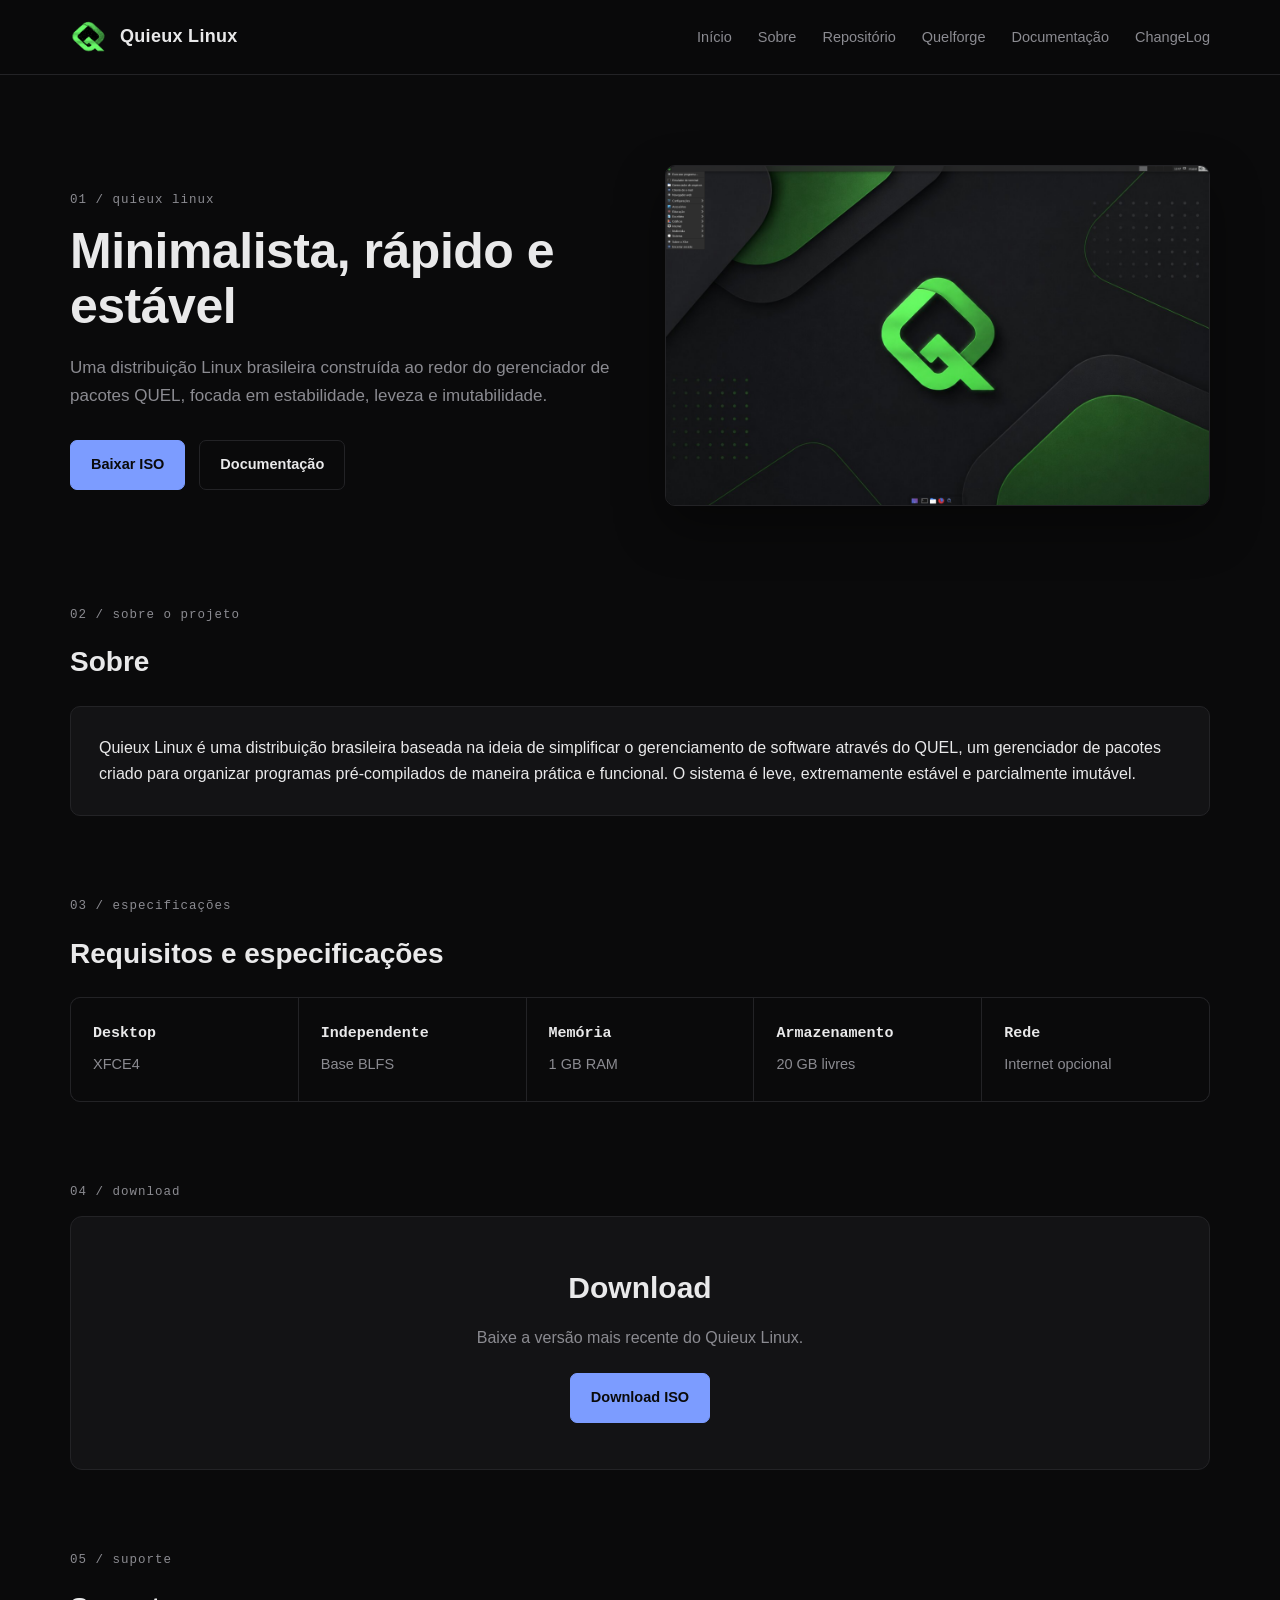
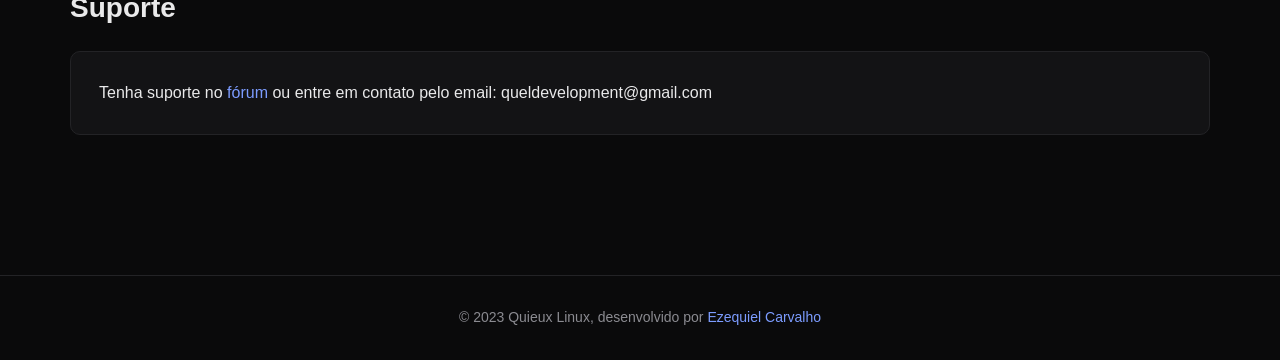
==== index.html @ e242f229 "Add files via upload" ====
<!DOCTYPE html>
<html lang="pt-BR">
<head>
  <meta charset="UTF-8">
  <meta name="viewport" content="width=device-width, initial-scale=1.0">
  <title>Quieux Linux</title>
  <link rel="stylesheet" href="assets/style.css">
</head>
<body>

<header>
  <div class="navbar">
    <div class="brand">
      <img src="logo.png" alt="Logo">
      <h1>Quieux Linux</h1>
    </div>
    <nav>
      <ul>
        <li><a href="index.html">Início</a></li>
        <li><a href="sobre.html">Sobre</a></li>
        <li><a href="repo.html">Repositório</a></li>
        <li><a href="quelforge.html">Quelforge</a></li>
        <li><a href="doc/index.html">Documentação</a></li>
        <li><a href="changelog.html">ChangeLog</a></li>
      </ul>
    </nav>
  </div>
</header>

<section class="hero">
  <div class="hero-text">
    <span class="eyebrow">01 / quieux linux</span>
    <h2>Minimalista, rápido e estável</h2>
    <p>Uma distribuição Linux brasileira construída ao redor do gerenciador de pacotes QUEL, focada em estabilidade, leveza e imutabilidade.</p>
    <div class="buttons">
      <a class="btn btn-primary" href="https://archive.org/download/quieux-linux/quieux-linux.iso">Baixar ISO</a>
      <a class="btn" href="doc/index.html">Documentação</a>
    </div>
  </div>
  <div class="hero-image">
    <img src="screenshot.png" alt="Screenshot do Quieux Linux">
  </div>
</section>

<main class="container">

  <section>
    <span class="eyebrow">02 / sobre o projeto</span>
    <h2 class="section-title">Sobre</h2>
    <div class="about">
      <p>Quieux Linux é uma distribuição brasileira baseada na ideia de simplificar o gerenciamento de software através do QUEL, um gerenciador de pacotes criado para organizar programas pré-compilados de maneira prática e funcional. O sistema é leve, extremamente estável e parcialmente imutável.</p>
    </div>
  </section>

  <section>
    <span class="eyebrow">03 / especificações</span>
    <h2 class="section-title">Requisitos e especificações</h2>
    <div class="specs-grid">
      <div class="spec-card"><h3>Desktop</h3><p>XFCE4</p></div>
      <div class="spec-card"><h3>Independente</h3><p>Base BLFS</p></div>
      <div class="spec-card"><h3>Memória</h3><p>1 GB RAM</p></div>
      <div class="spec-card"><h3>Armazenamento</h3><p>20 GB livres</p></div>
      <div class="spec-card"><h3>Rede</h3><p>Internet opcional</p></div>
    </div>
  </section>

  <section>
    <span class="eyebrow">04 / download</span>
    <div class="download-box">
      <h2>Download</h2>
      <p>Baixe a versão mais recente do Quieux Linux.</p>
      <a class="btn btn-primary" href="https://archive.org/download/quieux-linux/quieux-linux.iso">Download ISO</a>
    </div>
  </section>

  <section>
    <span class="eyebrow">05 / suporte</span>
    <h2 class="section-title">Suporte</h2>
    <div class="about">
      <p>Tenha suporte no <a href="https://quieux.forumeiros.com/">fórum</a> ou entre em contato pelo email: queldevelopment@gmail.com</p>
    </div>
  </section>

</main>

<footer>
  © 2023 Quieux Linux, desenvolvido por
  <a href="https://br.linkedin.com/in/ezequielcarvalho">Ezequiel Carvalho</a>
</footer>

<script src="assets/script.js"></script>
</body>
</html>
---- assets/style.css ----
* { margin: 0; padding: 0; box-sizing: border-box; }

:root {
  --bg: #0a0a0b;
  --bg-soft: #131315;
  --border: #232326;
  --text: #e9e9ea;
  --muted: #8b8b91;
  --accent: #7c9cff;
  --accent-soft: rgba(124,156,255,0.1);
  --accent-border: rgba(124,156,255,0.28);
  --purple: #b57cff;
  --mono: 'JetBrains Mono', 'Courier New', monospace;
}

body {
  background: var(--bg);
  color: var(--text);
  font-family: -apple-system, "Segoe UI", Inter, sans-serif;
  line-height: 1.65;
  font-size: 16px;
}

a { color: var(--accent); text-decoration: none; }
a:hover { opacity: 0.8; }
code { font-family: var(--mono); }

.eyebrow {
  display: block;
  font-family: var(--mono);
  font-size: 12.5px;
  color: var(--muted);
  letter-spacing: 1px;
  margin-bottom: 14px;
}

/* ===== HEADER / NAV ===== */
header {
  border-bottom: 1px solid var(--border);
  background: rgba(10,10,11,0.85);
  backdrop-filter: blur(8px);
  position: sticky;
  top: 0;
  z-index: 100;
}
.navbar {
  max-width: 1180px;
  margin: auto;
  padding: 18px 20px;
  display: flex;
  align-items: center;
  justify-content: space-between;
}
.brand { display: flex; align-items: center; gap: 12px; }
.brand img { width: 38px; height: 38px; }
.brand h1 { font-size: 18px; color: var(--text); font-weight: 700; letter-spacing: 0.3px; }
nav ul { list-style: none; display: flex; gap: 26px; align-items: center; }
nav a { color: var(--muted); font-size: 14.5px; font-weight: 500; }
nav a:hover { color: var(--text); opacity: 1; }
.language-menu { position: relative; }
.sub-menu {
  display: none;
  position: absolute;
  top: 28px;
  right: 0;
  background: var(--bg-soft);
  border: 1px solid var(--border);
  border-radius: 8px;
  min-width: 140px;
  padding: 6px 0;
}
.sub-menu a { display: block; padding: 9px 14px; font-size: 14px; }
.sub-menu a:hover { background: var(--border); opacity: 1; }
.sub-menu.visible { display: block; }

/* ===== SHARED LAYOUT ===== */
.container { max-width: 1180px; margin: auto; padding: 20px; }
.badge {
  display: inline-block;
  background: var(--accent-soft);
  color: var(--accent);
  border: 1px solid var(--accent-border);
  border-radius: 5px;
  font-size: 12px;
  padding: 4px 10px;
  margin-bottom: 18px;
  letter-spacing: 0.5px;
  text-transform: uppercase;
  font-weight: 600;
}
.page-hero { max-width: 640px; margin: 0 auto 50px; text-align: left; }
.page-hero h1 { font-size: 40px; color: var(--text); margin-bottom: 12px; line-height: 1.15; font-weight: 800; }
.page-hero p { color: var(--muted); font-size: 16.5px; }

.btn {
  padding: 12px 20px;
  border-radius: 7px;
  font-weight: 600;
  font-size: 14.5px;
  border: 1.5px solid var(--border);
  background: transparent;
  color: var(--text);
  display: inline-block;
}
.btn:hover { border-color: var(--accent); opacity: 1; }
.btn-primary { background: var(--accent); color: #0a0a0b; border-color: var(--accent); }
.btn-primary:hover { opacity: 0.88; }

/* ===== FOOTER ===== */
footer {
  border-top: 1px solid var(--border);
  padding: 30px 20px;
  text-align: center;
  color: var(--muted);
  font-size: 14px;
  margin-top: 40px;
}

/* ===== HOME: HERO ===== */
.hero {
  max-width: 1180px;
  margin: auto;
  padding: 90px 20px 70px;
  display: grid;
  grid-template-columns: 1fr 1fr;
  gap: 50px;
  align-items: center;
}
.hero-text h2 { font-size: 50px; line-height: 1.1; margin-bottom: 20px; color: var(--text); font-weight: 800; letter-spacing: -0.5px; }
.hero-text p { color: var(--muted); margin-bottom: 30px; font-size: 17px; }
.buttons { display: flex; gap: 14px; flex-wrap: wrap; }
.hero-image img {
  width: 100%;
  border-radius: 10px;
  border: 1px solid var(--border);
  box-shadow: 0 20px 50px rgba(0,0,0,0.4);
}

section { margin-bottom: 80px; }
.section-title { font-size: 28px; margin-bottom: 20px; color: var(--text); font-weight: 800; }

.about {
  background: var(--bg-soft);
  border: 1px solid var(--border);
  padding: 28px;
  border-radius: 10px;
}
.about p { color: var(--text); }

.specs-grid {
  display: grid;
  grid-template-columns: repeat(auto-fit, minmax(210px, 1fr));
  gap: 1px;
  background: var(--border);
  border: 1px solid var(--border);
  border-radius: 10px;
  overflow: hidden;
}
.spec-card { background: var(--bg); padding: 24px 22px; }
.spec-card h3 { color: var(--text); margin-bottom: 6px; font-size: 15px; font-family: var(--mono); }
.spec-card p { color: var(--muted); font-size: 14.5px; }

.download-box {
  background: var(--bg-soft);
  border: 1px solid var(--border);
  padding: 46px;
  border-radius: 12px;
  text-align: center;
}
.download-box h2 { font-size: 30px; margin-bottom: 12px; color: var(--text); font-weight: 800; }
.download-box p { color: var(--muted); margin-bottom: 22px; }

@media (max-width: 900px) {
  .hero { grid-template-columns: 1fr; }
  .hero-text h2 { font-size: 36px; }
}
@media (max-width: 600px) {
  .navbar { flex-direction: column; gap: 16px; }
  nav ul { gap: 14px; flex-wrap: wrap; justify-content: center; }
  .page-hero h1 { font-size: 30px; }
}

/* ===== TIMELINE (changelog + sobre) ===== */
.tl-container { max-width: 720px; margin: auto; padding: 50px 20px 100px; }
.timeline { display: flex; flex-direction: column; padding-left: 26px; border-left: 1px solid var(--border); }
.tl-entry { position: relative; padding-bottom: 44px; }
.tl-entry:last-child { padding-bottom: 0; }
.tl-entry::before {
  content: ''; position: absolute; left: -35px; top: 5px;
  width: 12px; height: 12px; border-radius: 50%; border: 2px solid var(--bg);
}
.tl-entry.latest::before { background: var(--accent); box-shadow: 0 0 0 4px var(--accent-soft); width: 14px; height: 14px; left: -36px; top: 4px; }
.tl-entry.major::before  { background: var(--purple); box-shadow: 0 0 0 3px rgba(181,124,255,0.15); }
.tl-entry.minor::before  { background: #43434a; }
.tl-entry.origin::before { background: #4d8a72; box-shadow: 0 0 0 3px rgba(77,138,114,0.15); }
.tl-date { font-family: var(--mono); font-size: 12px; color: var(--muted); margin-bottom: 8px; }
.tl-tag { display: inline-block; font-size: 11px; padding: 2px 9px; border-radius: 20px; margin-bottom: 10px; font-weight: 700; text-transform: uppercase; }
.tl-tag.latest { background: var(--accent-soft); color: var(--accent); border: 1px solid var(--accent-border); }
.tl-tag.major  { background: rgba(181,124,255,0.1); color: var(--purple); border: 1px solid rgba(181,124,255,0.25); }
.tl-tag.minor  { background: var(--bg-soft); color: var(--muted); border: 1px solid var(--border); }
.tl-tag.origin { background: rgba(77,138,114,0.1); color: #6fbb99; border: 1px solid rgba(77,138,114,0.25); }
.tl-entry h2 { font-size: 19px; color: var(--text); margin-bottom: 14px; font-weight: 700; }
.change-list { list-style: none; display: flex; flex-direction: column; gap: 9px; }
.change-list li { font-size: 15px; color: var(--text); padding-left: 20px; position: relative; }
.change-list li::before { content: '—'; position: absolute; left: 0; color: var(--muted); }
.rolling-badge {
  display: inline-flex; align-items: center; gap: 7px;
  background: var(--accent-soft); border: 1px solid var(--accent-border); color: var(--accent);
  font-size: 13px; padding: 8px 14px; border-radius: 8px; margin-top: 14px;
}

/* ===== SOBRE: STORY ===== */
.story-block { display: grid; grid-template-columns: 38px 1fr; position: relative; }
.story-line { display: flex; flex-direction: column; align-items: center; }
.story-dot { width: 12px; height: 12px; border-radius: 50%; background: var(--accent); border: 2px solid var(--bg); box-shadow: 0 0 0 3px var(--accent-soft); margin-top: 4px; flex-shrink: 0; }
.story-connector { width: 1px; flex: 1; background: var(--border); margin: 6px 0; min-height: 40px; }
.story-body { padding-bottom: 48px; }
.story-year { font-family: var(--mono); font-size: 11px; text-transform: uppercase; letter-spacing: 1.5px; color: var(--accent); margin-bottom: 8px; font-weight: 700; }
.story-body h2 { font-size: 22px; color: var(--text); margin-bottom: 12px; font-weight: 800; }
.story-body p { color: var(--text); font-size: 15.5px; margin-bottom: 14px; }
.story-body p:last-child { margin-bottom: 0; }
.highlight-card { background: var(--bg-soft); border: 1px solid var(--border); border-radius: 10px; padding: 20px 22px; margin-top: 16px; }
.highlight-card h3 { font-size: 14.5px; color: var(--text); margin-bottom: 8px; }
.highlight-card p { color: var(--muted); font-size: 14px; margin-bottom: 0; }
.pills { display: flex; flex-wrap: wrap; gap: 9px; margin-top: 14px; }
.pill { background: var(--bg-soft); border: 1px solid var(--border); border-radius: 6px; padding: 6px 12px; font-size: 13px; color: var(--text); font-family: var(--mono); }
.pill span { color: var(--accent); }
.callout { border-radius: 8px; padding: 13px 16px; margin-top: 14px; font-size: 14px; display: flex; gap: 10px; }
.callout.warn, .callout { background: rgba(230,180,60,0.06); border: 1px solid rgba(230,180,60,0.2); color: #e0bd6a; }
.callout.tip { background: var(--accent-soft); border: 1px solid var(--accent-border); color: var(--accent); }
.callout.info { background: rgba(124,156,255,0.06); border: 1px solid rgba(124,156,255,0.2); color: #9db4ff; }
.cta-row { display: flex; gap: 12px; flex-wrap: wrap; margin-top: 18px; }
.divider { height: 1px; background: var(--border); margin: 50px 0; }
.author-card { background: var(--bg-soft); border: 1px solid var(--border); border-radius: 12px; padding: 28px; display: flex; gap: 22px; align-items: flex-start; }
.author-avatar { width: 56px; height: 56px; border-radius: 50%; background: var(--accent-soft); border: 1px solid var(--accent-border); display: flex; align-items: center; justify-content: center; font-size: 22px; flex-shrink: 0; }
.author-info h3 { font-size: 17px; color: var(--text); margin-bottom: 4px; }
.author-info .role { font-size: 13px; color: var(--accent); margin-bottom: 8px; font-weight: 600; font-family: var(--mono); }
.author-info p { color: var(--muted); font-size: 14px; }

@media (max-width: 600px) {
  .author-card { flex-direction: column; }
  .story-block { grid-template-columns: 26px 1fr; }
}

/* ===== REPO ===== */
.toolbar { display: flex; align-items: center; justify-content: space-between; gap: 16px; margin-bottom: 26px; flex-wrap: wrap; }
.search-wrap { position: relative; flex: 1; max-width: 320px; }
.search-wrap svg { position: absolute; left: 12px; top: 50%; transform: translateY(-50%); color: var(--muted); }
.search-input { width: 100%; background: var(--bg-soft); border: 1.5px solid var(--border); border-radius: 8px; padding: 10px 14px 10px 36px; color: var(--text); font-size: 14px; font-family: inherit; outline: none; }
.search-input:focus { border-color: var(--accent); }
.search-input::placeholder { color: var(--muted); }
.pkg-count { font-family: var(--mono); font-size: 13px; color: var(--muted); }
.pkg-count strong { color: var(--accent); }

.pkg-grid { display: grid; grid-template-columns: repeat(auto-fill, minmax(300px, 1fr)); gap: 14px; }
.pkg-card { background: var(--bg-soft); border: 1px solid var(--border); border-radius: 10px; padding: 20px 22px; display: flex; flex-direction: column; gap: 12px; transition: border-color 0.2s; }
.pkg-card:hover { border-color: var(--accent); }
.pkg-top { display: flex; align-items: flex-start; justify-content: space-between; gap: 10px; }
.pkg-icon { width: 38px; height: 38px; border-radius: 8px; background: var(--accent-soft); border: 1px solid var(--accent-border); display: flex; align-items: center; justify-content: center; font-size: 18px; flex-shrink: 0; }
.pkg-meta { flex: 1; min-width: 0; }
.pkg-name { font-size: 15.5px; font-weight: 700; color: var(--text); }
.pkg-desc { font-size: 13px; color: var(--muted); white-space: nowrap; overflow: hidden; text-overflow: ellipsis; }
.pkg-version { font-family: var(--mono); font-size: 11px; background: var(--bg); border: 1px solid var(--border); color: var(--muted); padding: 3px 8px; border-radius: 5px; flex-shrink: 0; }
.pkg-cmd { display: flex; align-items: center; justify-content: space-between; background: var(--bg); border: 1px solid var(--border); border-radius: 8px; padding: 8px 10px 8px 14px; }
.pkg-cmd code { color: var(--accent); font-size: 13px; }
.copy-btn { background: none; border: none; color: var(--muted); cursor: pointer; padding: 5px; border-radius: 5px; display: flex; }
.copy-btn:hover { background: var(--border); }
.copy-btn.copied { color: var(--accent); }
.pkg-footer { display: flex; align-items: center; justify-content: space-between; gap: 10px; flex-wrap: wrap; }
.pkg-tags { display: flex; gap: 6px; flex-wrap: wrap; }
.tag { font-size: 11px; background: var(--bg); border: 1px solid var(--border); color: var(--muted); padding: 3px 8px; border-radius: 5px; font-family: var(--mono); }
.dep-badge { font-size: 11px; display: inline-flex; align-items: center; gap: 4px; color: var(--purple); background: rgba(181,124,255,0.08); border: 1px solid rgba(181,124,255,0.22); padding: 3px 8px; border-radius: 5px; }
.dl-btn { font-size: 12px; font-weight: 600; display: inline-flex; align-items: center; gap: 5px; color: var(--accent); border: 1px solid var(--accent-border); background: var(--accent-soft); padding: 6px 10px; border-radius: 6px; }
.dl-btn:hover { background: var(--accent); color: #0a0a0b; opacity: 1; }
.empty { display: none; text-align: center; padding: 60px 20px; color: var(--muted); }
.empty svg { opacity: 0.4; margin-bottom: 14px; }
.info-box { display: flex; gap: 16px; background: var(--bg-soft); border: 1px solid var(--border); border-radius: 10px; padding: 22px 26px; margin-top: 30px; align-items: flex-start; }
.info-box-icon { font-size: 22px; }
.info-box h3 { font-size: 15px; color: var(--text); margin-bottom: 6px; }
.info-box p { color: var(--muted); font-size: 14px; }

/* ===== DOC PAGE ===== */
.page-wrapper { max-width: 1180px; margin: auto; padding: 45px 20px 80px; display: grid; grid-template-columns: 250px 1fr; gap: 40px; align-items: start; }
.sidebar { position: sticky; top: 84px; }
.sidebar-title { font-family: var(--mono); font-size: 11px; text-transform: uppercase; letter-spacing: 1.5px; color: var(--muted); margin-bottom: 12px; padding-left: 12px; font-weight: 700; }
.sidebar nav ul { flex-direction: column; gap: 2px; }
.sidebar nav a { display: block; padding: 7px 12px; border-radius: 6px; color: var(--muted); font-size: 14px; font-weight: 500; border-left: 2px solid transparent; }
.sidebar nav a:hover, .sidebar nav a.active { color: var(--accent); background: var(--accent-soft); border-left-color: var(--accent); opacity: 1; }
.sidebar-section { margin-bottom: 26px; }
.doc-content { min-width: 0; }
.doc-header { margin-bottom: 46px; padding-bottom: 26px; border-bottom: 1px solid var(--border); }
.doc-header h1 { font-size: 38px; color: var(--text); margin-bottom: 12px; font-weight: 800; }
.doc-header p { color: var(--muted); font-size: 16.5px; max-width: 600px; }
.doc-section { margin-bottom: 58px; scroll-margin-top: 100px; }
.doc-section h2 { font-size: 23px; color: var(--text); margin-bottom: 6px; display: flex; align-items: center; gap: 10px; font-weight: 700; }
.doc-section h2 .icon { width: 30px; height: 30px; background: var(--accent-soft); border: 1px solid var(--accent-border); border-radius: 7px; display: flex; align-items: center; justify-content: center; font-size: 14px; flex-shrink: 0; }
.section-divider { height: 1px; background: var(--border); margin: 12px 0 24px; }
.doc-section p { color: var(--text); margin-bottom: 14px; font-size: 15.5px; }
.step { background: var(--bg-soft); border: 1px solid var(--border); border-radius: 10px; padding: 20px 24px; margin-bottom: 16px; }
.step-header { display: flex; align-items: center; gap: 12px; margin-bottom: 10px; }
.step-num { width: 26px; height: 26px; border-radius: 50%; background: var(--accent-soft); border: 1px solid var(--accent-border); color: var(--accent); font-family: var(--mono); font-size: 12.5px; font-weight: 700; display: flex; align-items: center; justify-content: center; flex-shrink: 0; }
.step-title { font-size: 15px; font-weight: 700; color: var(--text); }
.step p { color: var(--text); font-size: 14.5px; margin-bottom: 8px; }
.step p:last-child { margin-bottom: 0; }
.code-block { background: #050506; border: 1px solid var(--border); border-radius: 8px; padding: 13px 16px; margin: 12px 0; font-family: var(--mono); font-size: 13.5px; color: var(--accent); overflow-x: auto; }
.code-block .comment { color: var(--muted); }
.tabs { display: flex; border-bottom: 1px solid var(--border); }
.tab-btn { padding: 9px 18px; background: none; border: none; color: var(--muted); font-size: 14px; cursor: pointer; border-bottom: 2px solid transparent; margin-bottom: -1px; font-family: inherit; }
.tab-btn.active { color: var(--accent); border-bottom-color: var(--accent); }
.tab-content { display: none; padding-top: 18px; }
.tab-content.active { display: block; }
.tab-wrapper { background: var(--bg-soft); border: 1px solid var(--border); border-radius: 10px; padding: 18px 22px; margin-bottom: 18px; }
.screenshot-wrap { margin: 16px 0; border-radius: 10px; overflow: hidden; border: 1px solid var(--border); background: var(--bg-soft); }
.screenshot-wrap .ss-label { padding: 8px 14px; background: var(--bg-soft); border-bottom: 1px solid var(--border); font-family: var(--mono); font-size: 12px; color: var(--muted); display: flex; gap: 8px; }
.screenshot-wrap .ss-label span { color: #55555c; }
.screenshot-wrap img { width: 100%; display: block; }
.screenshot-wrap .ss-placeholder { width: 100%; aspect-ratio: 16/9; display: flex; align-items: center; justify-content: center; color: #55555c; font-size: 13px; flex-direction: column; gap: 8px; }
.cmd-table { width: 100%; border-collapse: collapse; margin: 8px 0; }
.cmd-table th { text-align: left; padding: 10px 14px; font-family: var(--mono); font-size: 12px; text-transform: uppercase; letter-spacing: 1px; color: var(--muted); border-bottom: 1px solid var(--border); }
.cmd-table td { padding: 12px 14px; font-size: 14px; border-bottom: 1px solid var(--border); vertical-align: top; }
.cmd-table tr:last-child td { border-bottom: none; }
.cmd-table .cmd { font-family: var(--mono); color: var(--accent); font-size: 13.5px; }
.cmd-table .desc { color: var(--text); }
.support-box { background: var(--bg-soft); border: 1px solid var(--border); border-radius: 10px; padding: 32px; text-align: center; }
.support-box h3 { font-size: 19px; color: var(--text); margin-bottom: 10px; }
.support-box p { color: var(--muted); margin-bottom: 18px; }
.support-links { display: flex; gap: 12px; justify-content: center; flex-wrap: wrap; }

@media (max-width: 900px) {
  .page-wrapper { grid-template-columns: 1fr; }
  .sidebar { position: static; display: none; }
  .doc-header h1 { font-size: 28px; }
}
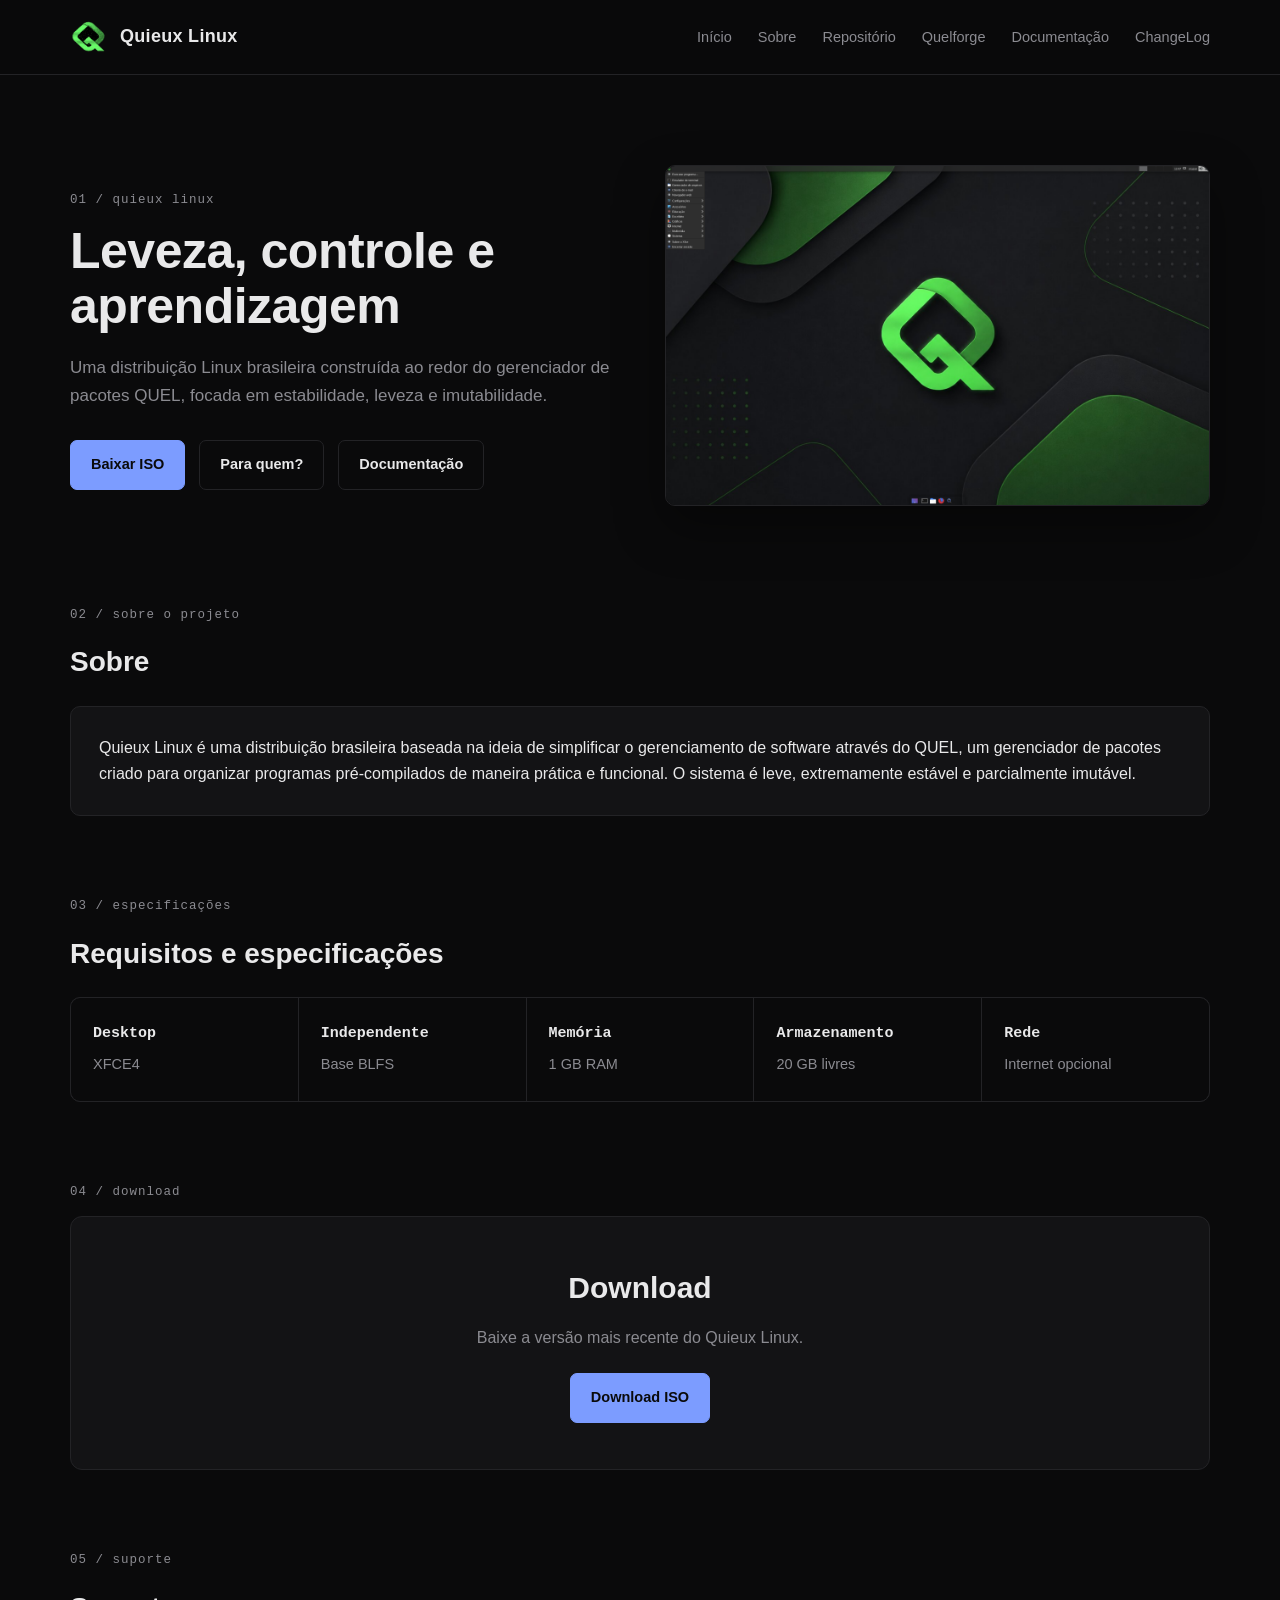
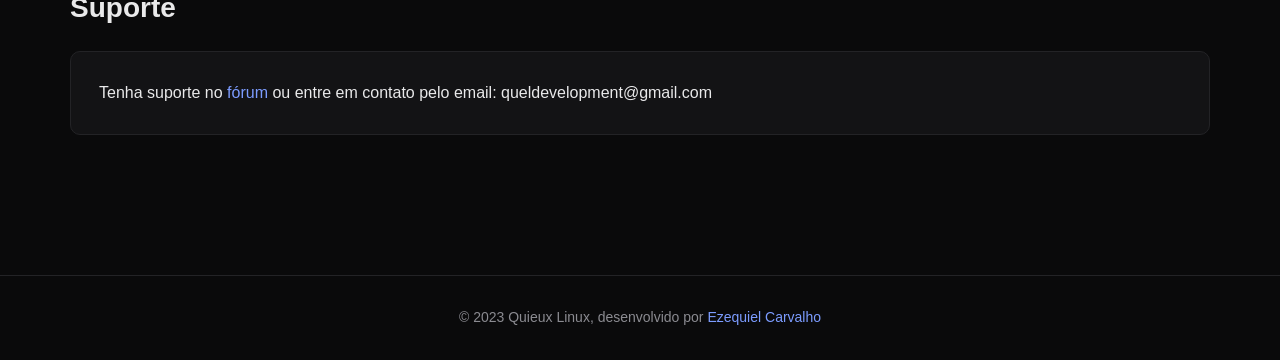
==== commit 70fe59b3: "Update index.html" ====
--- a/index.html
+++ b/index.html
@@ -30,10 +30,11 @@
 <section class="hero">
   <div class="hero-text">
     <span class="eyebrow">01 / quieux linux</span>
-    <h2>Minimalista, rápido e estável</h2>
+    <h2>Leveza, controle e aprendizagem</h2>
     <p>Uma distribuição Linux brasileira construída ao redor do gerenciador de pacotes QUEL, focada em estabilidade, leveza e imutabilidade.</p>
     <div class="buttons">
       <a class="btn btn-primary" href="https://archive.org/download/quieux-linux/quieux-linux.iso">Baixar ISO</a>
+      <a class="btn" href="manifesto.html">Para quem?</a>
       <a class="btn" href="doc/index.html">Documentação</a>
     </div>
   </div>
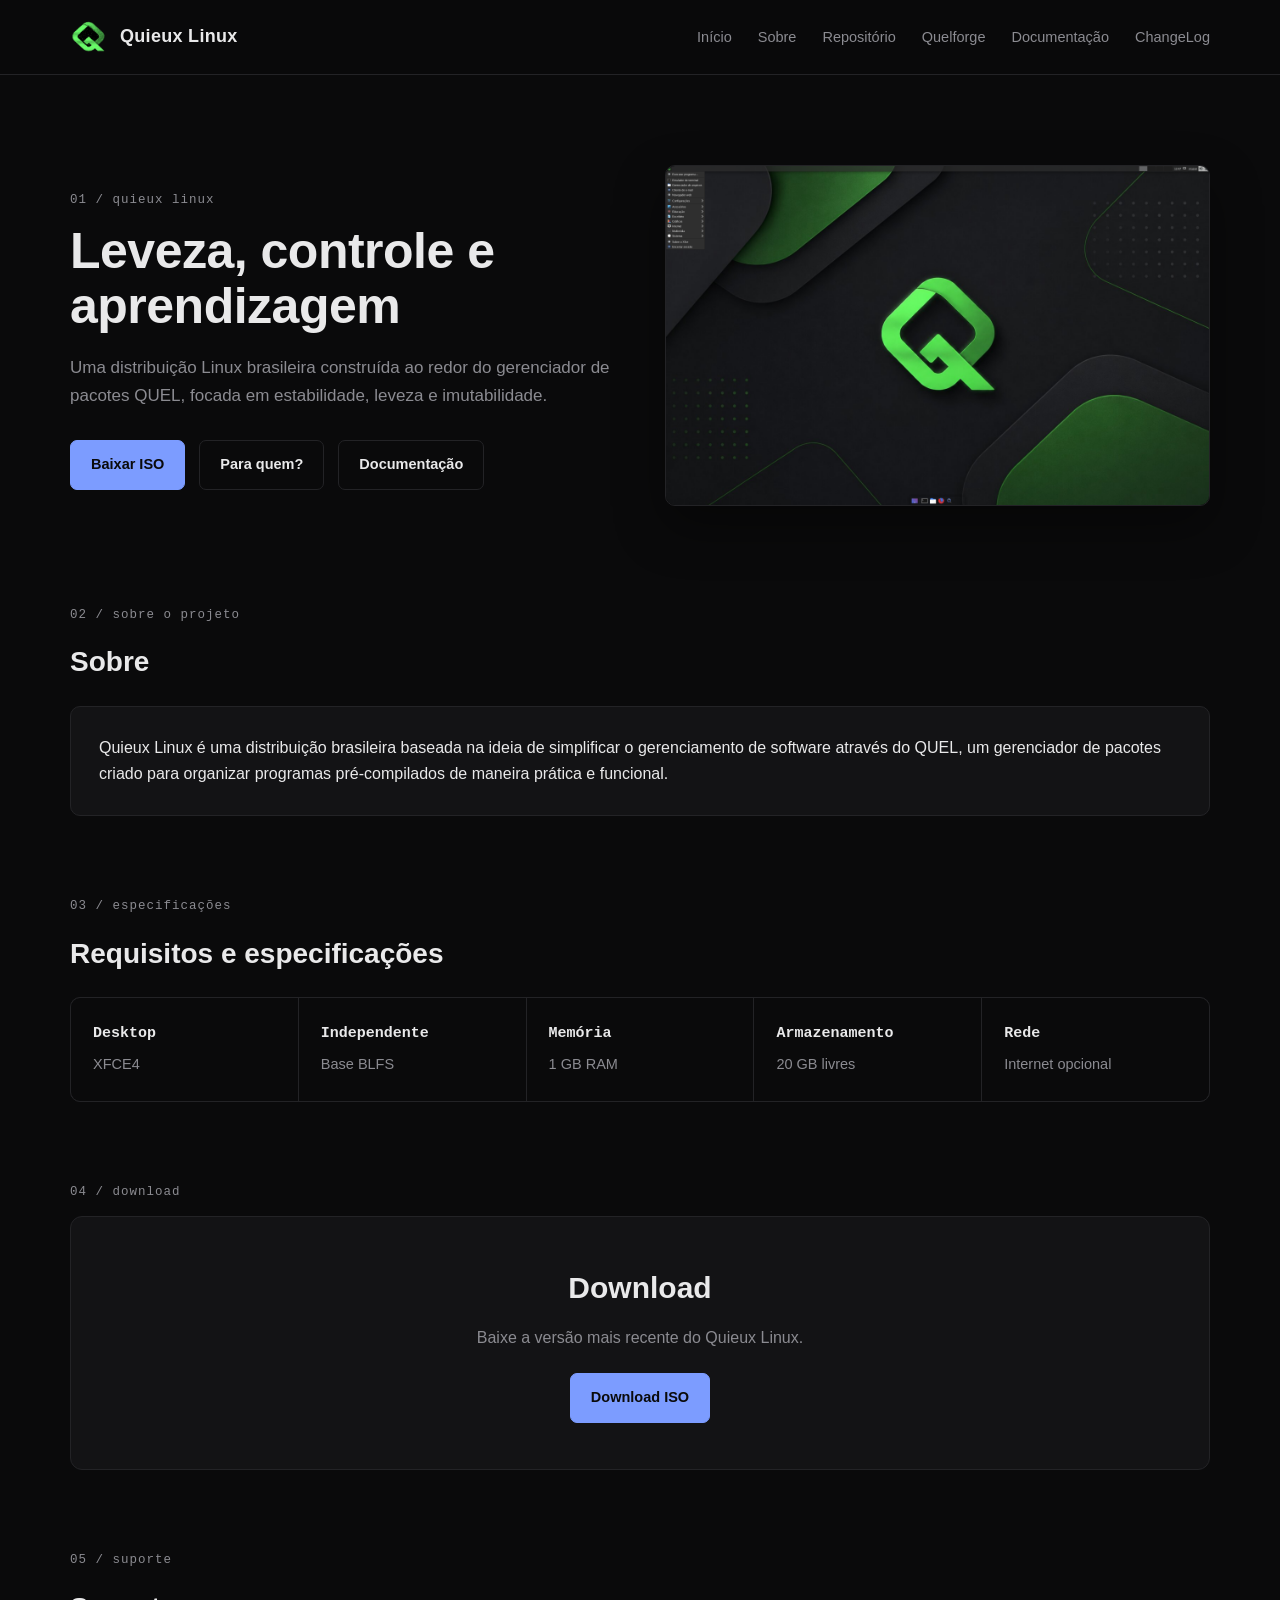
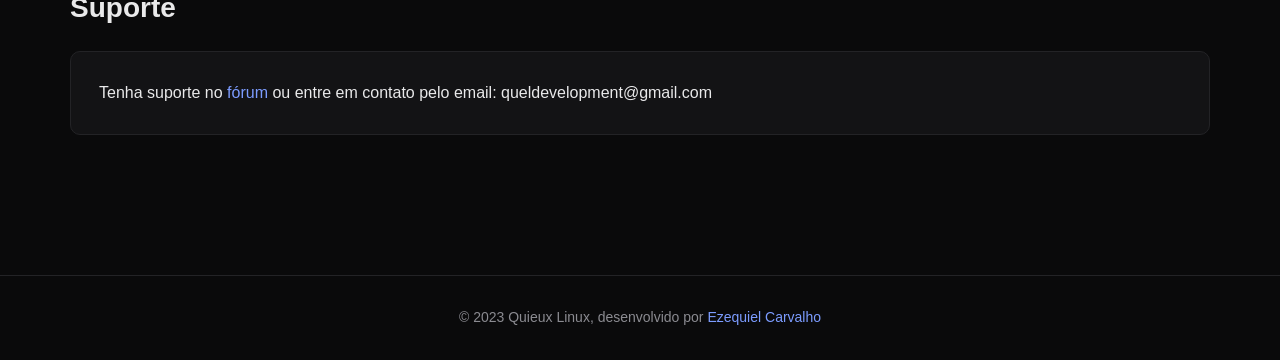
==== commit d2333ff6: "Update index.html" ====
--- a/index.html
+++ b/index.html
@@ -49,7 +49,7 @@
     <span class="eyebrow">02 / sobre o projeto</span>
     <h2 class="section-title">Sobre</h2>
     <div class="about">
-      <p>Quieux Linux é uma distribuição brasileira baseada na ideia de simplificar o gerenciamento de software através do QUEL, um gerenciador de pacotes criado para organizar programas pré-compilados de maneira prática e funcional. O sistema é leve, extremamente estável e parcialmente imutável.</p>
+      <p>Quieux Linux é uma distribuição brasileira baseada na ideia de simplificar o gerenciamento de software através do QUEL, um gerenciador de pacotes criado para organizar programas pré-compilados de maneira prática e funcional.</p>
     </div>
   </section>
 
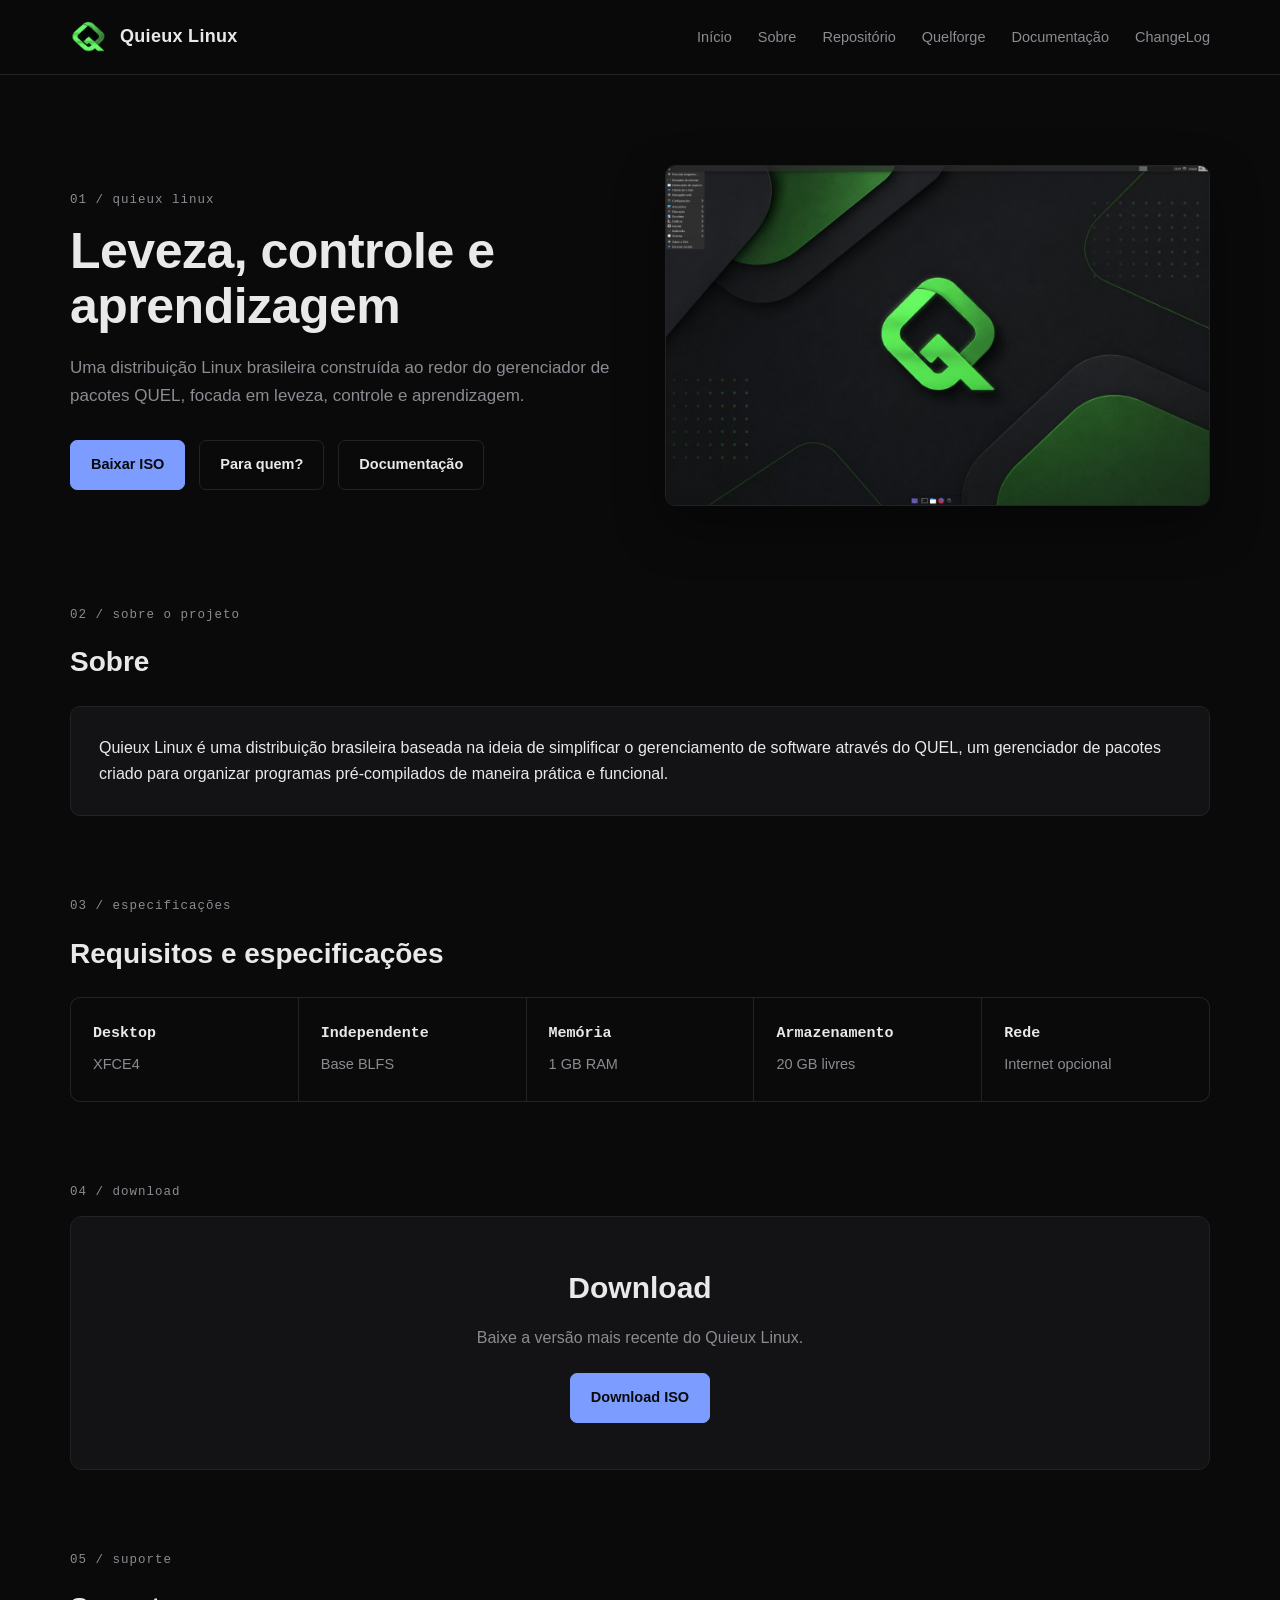
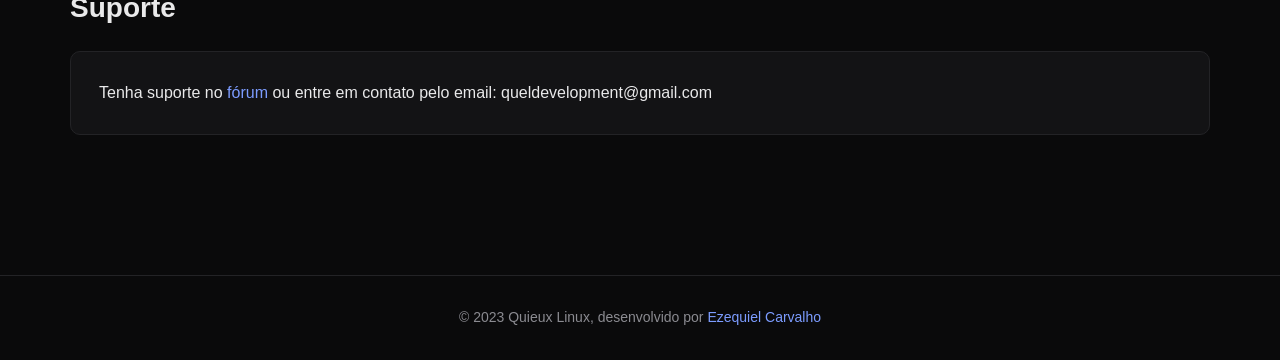
==== commit 7c7b40db: "Update index.html" ====
--- a/index.html
+++ b/index.html
@@ -31,7 +31,7 @@
   <div class="hero-text">
     <span class="eyebrow">01 / quieux linux</span>
     <h2>Leveza, controle e aprendizagem</h2>
-    <p>Uma distribuição Linux brasileira construída ao redor do gerenciador de pacotes QUEL, focada em estabilidade, leveza e imutabilidade.</p>
+    <p>Uma distribuição Linux brasileira construída ao redor do gerenciador de pacotes QUEL, focada em leveza, controle e aprendizagem.</p>
     <div class="buttons">
       <a class="btn btn-primary" href="https://archive.org/download/quieux-linux/quieux-linux.iso">Baixar ISO</a>
       <a class="btn" href="manifesto.html">Para quem?</a>
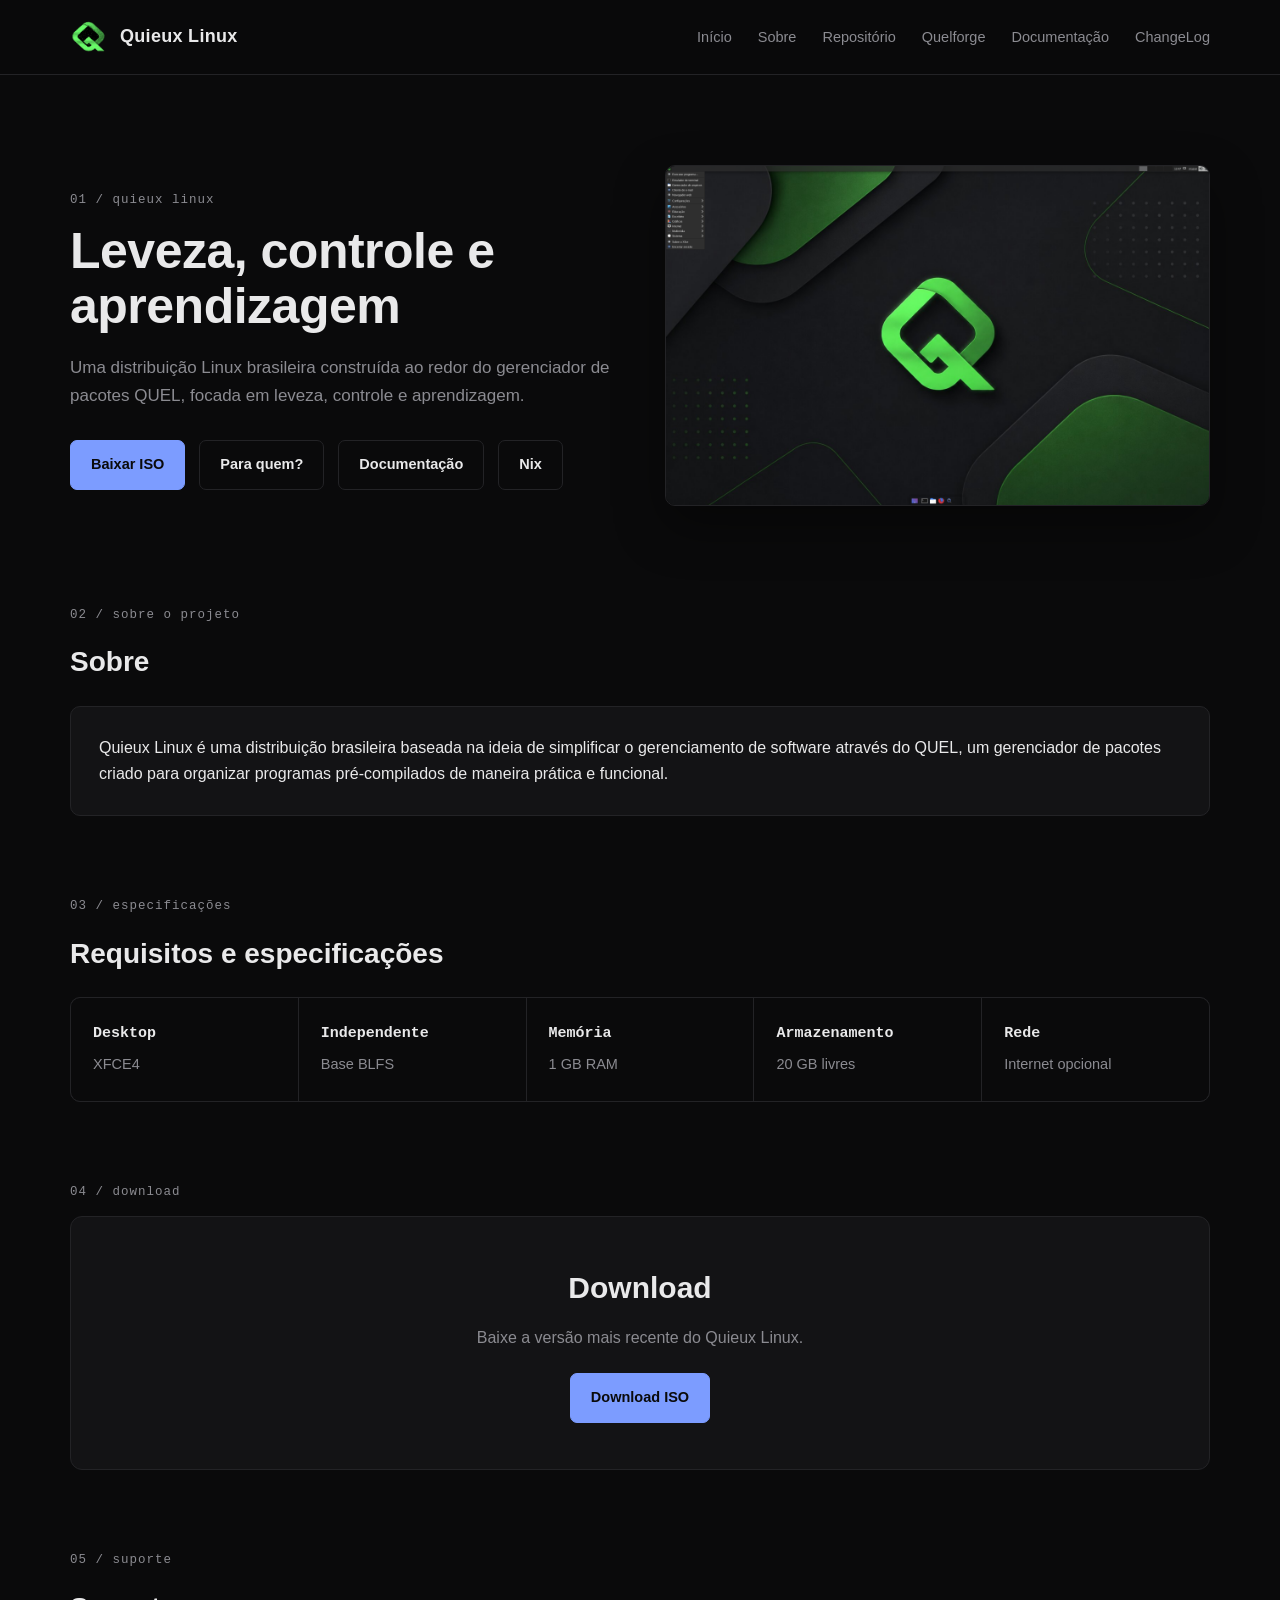
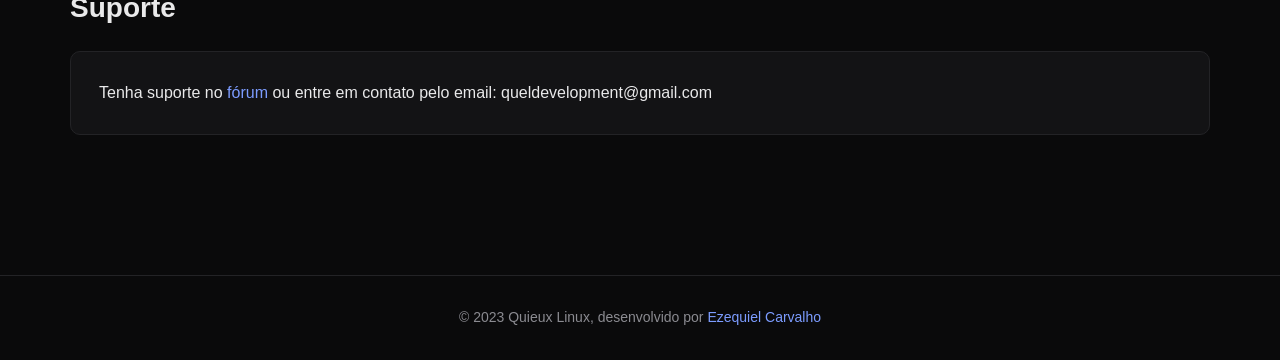
==== commit fc23b9d8: "Update index.html" ====
--- a/index.html
+++ b/index.html
@@ -36,6 +36,7 @@
       <a class="btn btn-primary" href="https://archive.org/download/quieux-linux/quieux-linux.iso">Baixar ISO</a>
       <a class="btn" href="manifesto.html">Para quem?</a>
       <a class="btn" href="doc/index.html">Documentação</a>
+      <a class="btn" href="doc/nix.html">Nix</a>
     </div>
   </div>
   <div class="hero-image">
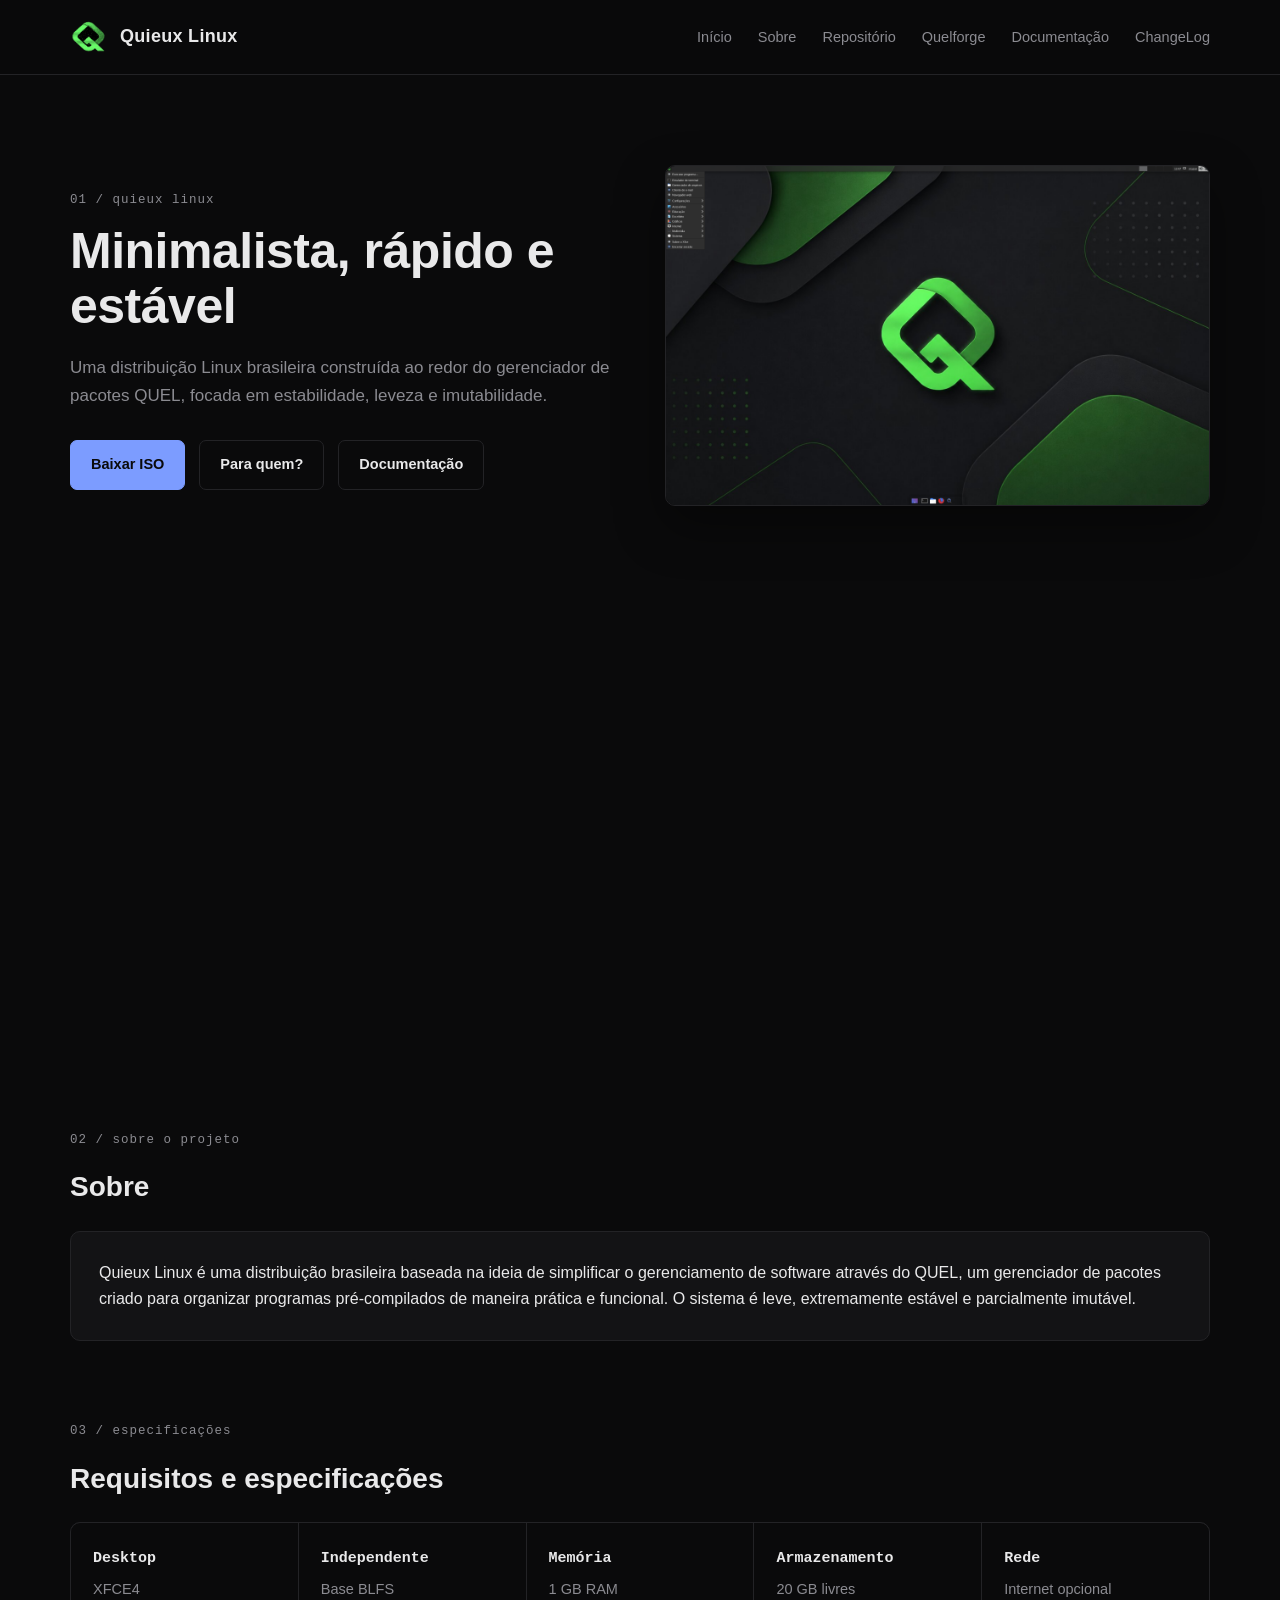
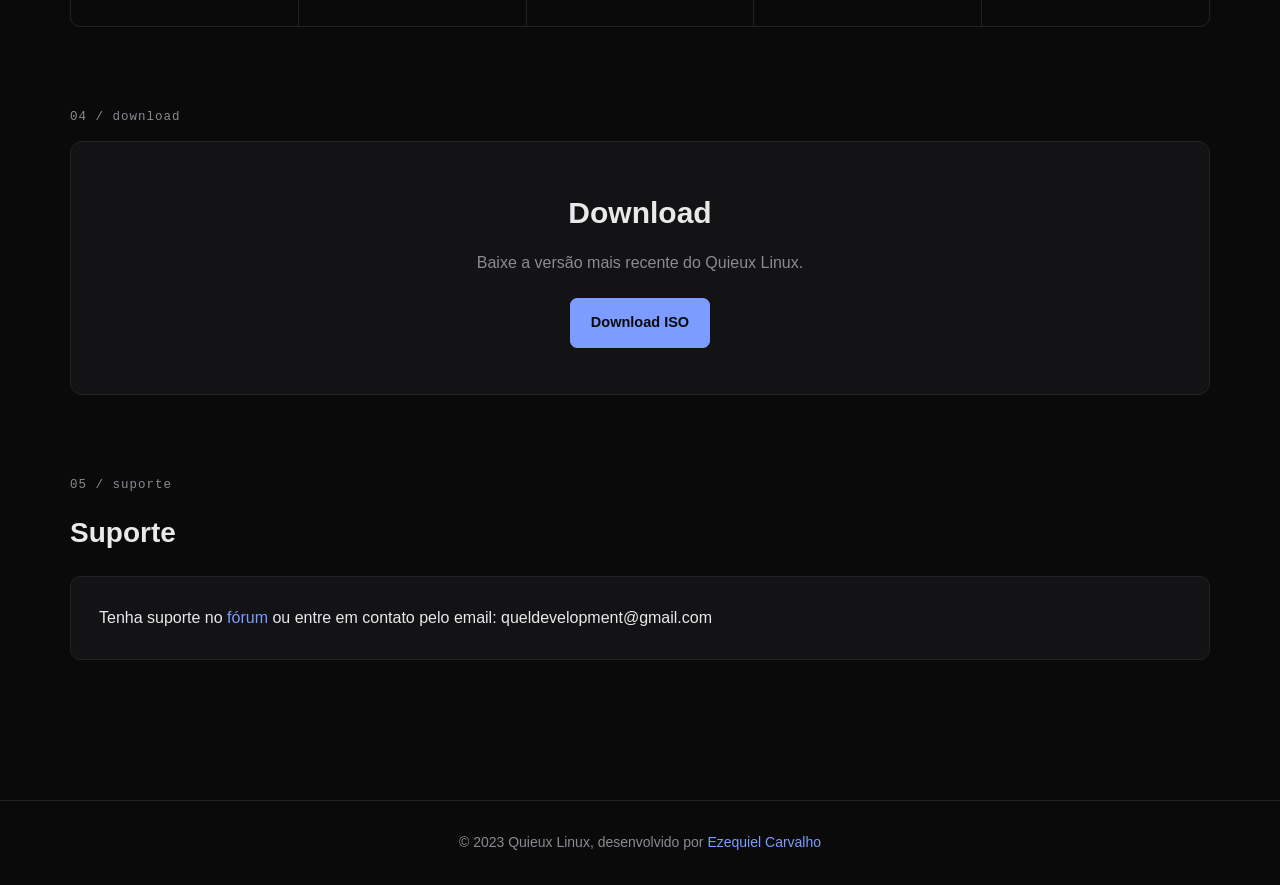
==== commit ac4433ee: "Update index.html" ====
--- a/index.html
+++ b/index.html
@@ -30,13 +30,12 @@
 <section class="hero">
   <div class="hero-text">
     <span class="eyebrow">01 / quieux linux</span>
-    <h2>Leveza, controle e aprendizagem</h2>
-    <p>Uma distribuição Linux brasileira construída ao redor do gerenciador de pacotes QUEL, focada em leveza, controle e aprendizagem.</p>
+    <h2>Minimalista, rápido e estável</h2>
+    <p>Uma distribuição Linux brasileira construída ao redor do gerenciador de pacotes QUEL, focada em estabilidade, leveza e imutabilidade.</p>
     <div class="buttons">
       <a class="btn btn-primary" href="https://archive.org/download/quieux-linux/quieux-linux.iso">Baixar ISO</a>
       <a class="btn" href="manifesto.html">Para quem?</a>
       <a class="btn" href="doc/index.html">Documentação</a>
-      <a class="btn" href="doc/nix.html">Nix</a>
     </div>
   </div>
   <div class="hero-image">
@@ -44,13 +43,19 @@
   </div>
 </section>
 
+<div class="container" style="display:flex;justify-content:center;margin:40px 0">
+  <iframe width="720" height="405" style="max-width:100%;aspect-ratio:16/9;border-radius:12px;border:none"
+    src="https://www.youtube.com/embed/5D4PWfEJyfw" title="Vídeo do Quieux Linux"
+    allow="accelerometer; autoplay; clipboard-write; encrypted-media; gyroscope; picture-in-picture" allowfullscreen></iframe>
+</div>
+
 <main class="container">
 
   <section>
     <span class="eyebrow">02 / sobre o projeto</span>
     <h2 class="section-title">Sobre</h2>
     <div class="about">
-      <p>Quieux Linux é uma distribuição brasileira baseada na ideia de simplificar o gerenciamento de software através do QUEL, um gerenciador de pacotes criado para organizar programas pré-compilados de maneira prática e funcional.</p>
+      <p>Quieux Linux é uma distribuição brasileira baseada na ideia de simplificar o gerenciamento de software através do QUEL, um gerenciador de pacotes criado para organizar programas pré-compilados de maneira prática e funcional. O sistema é leve, extremamente estável e parcialmente imutável.</p>
     </div>
   </section>
 
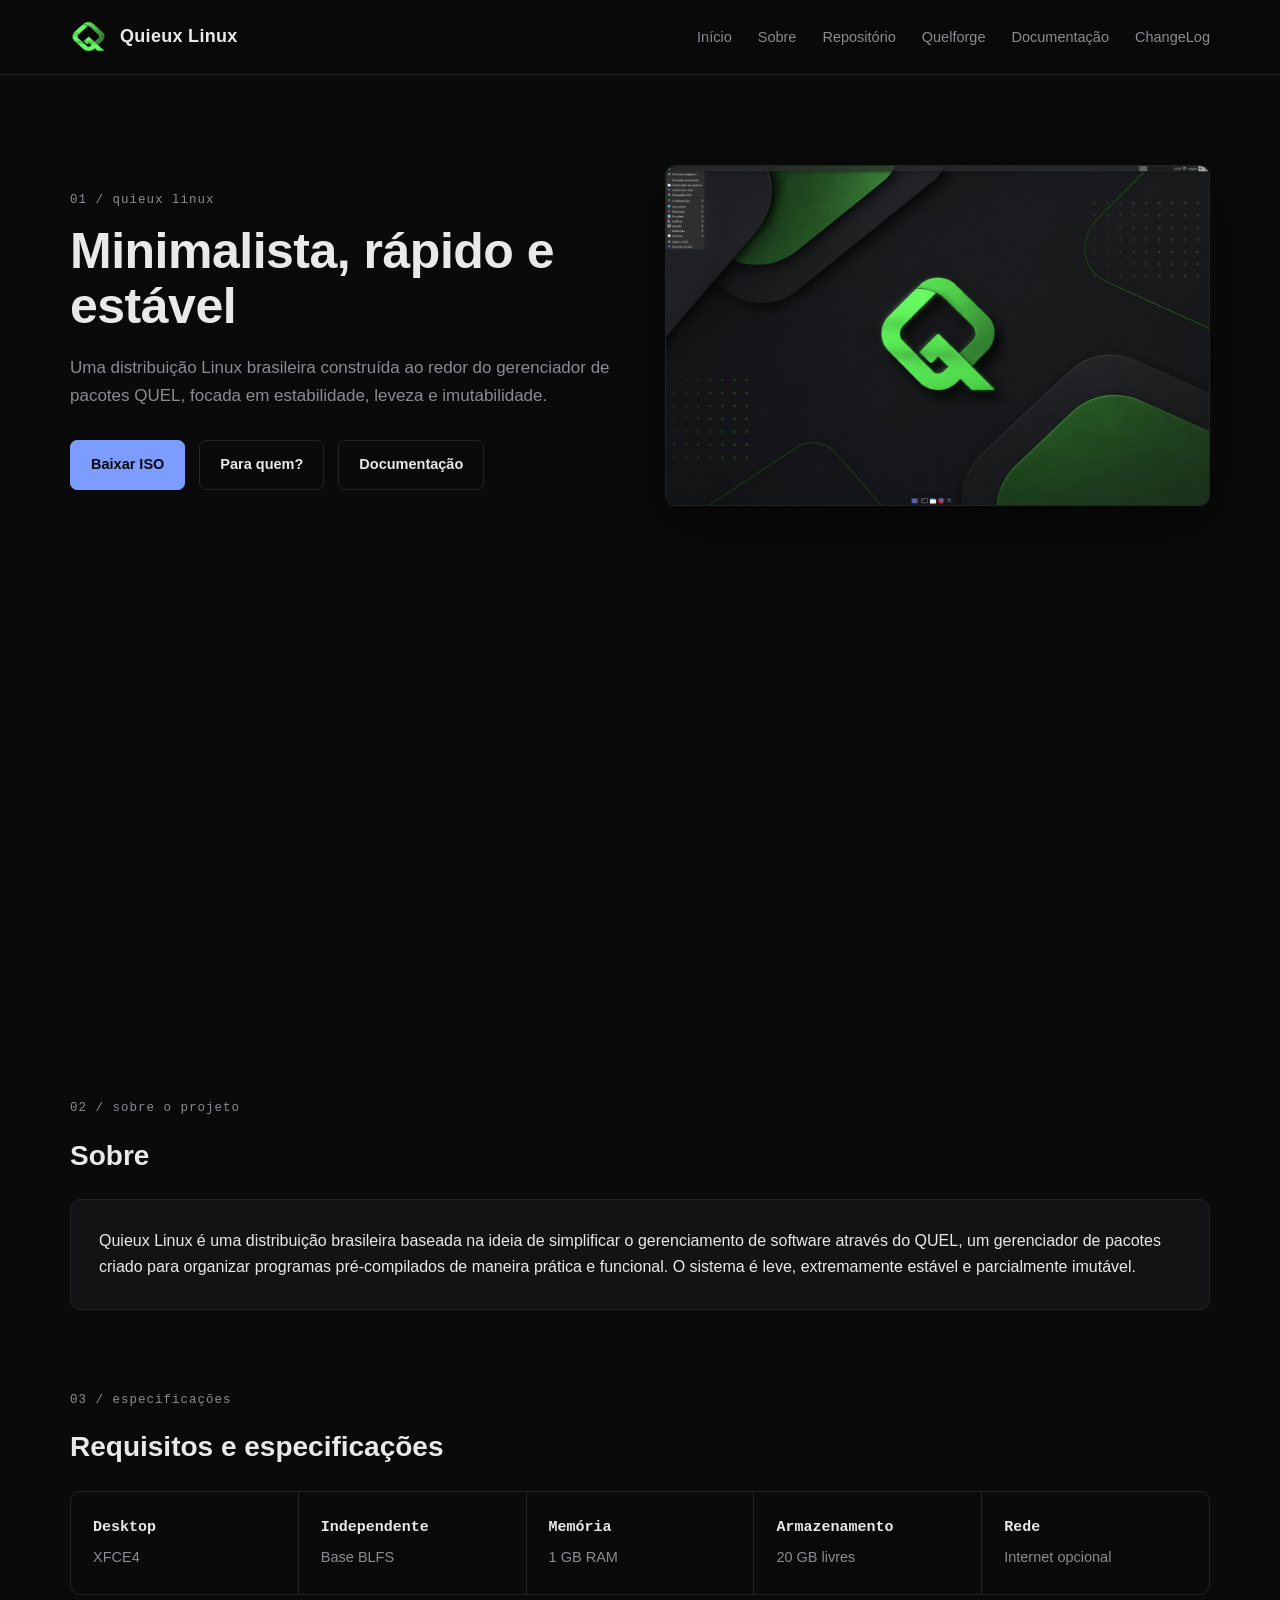
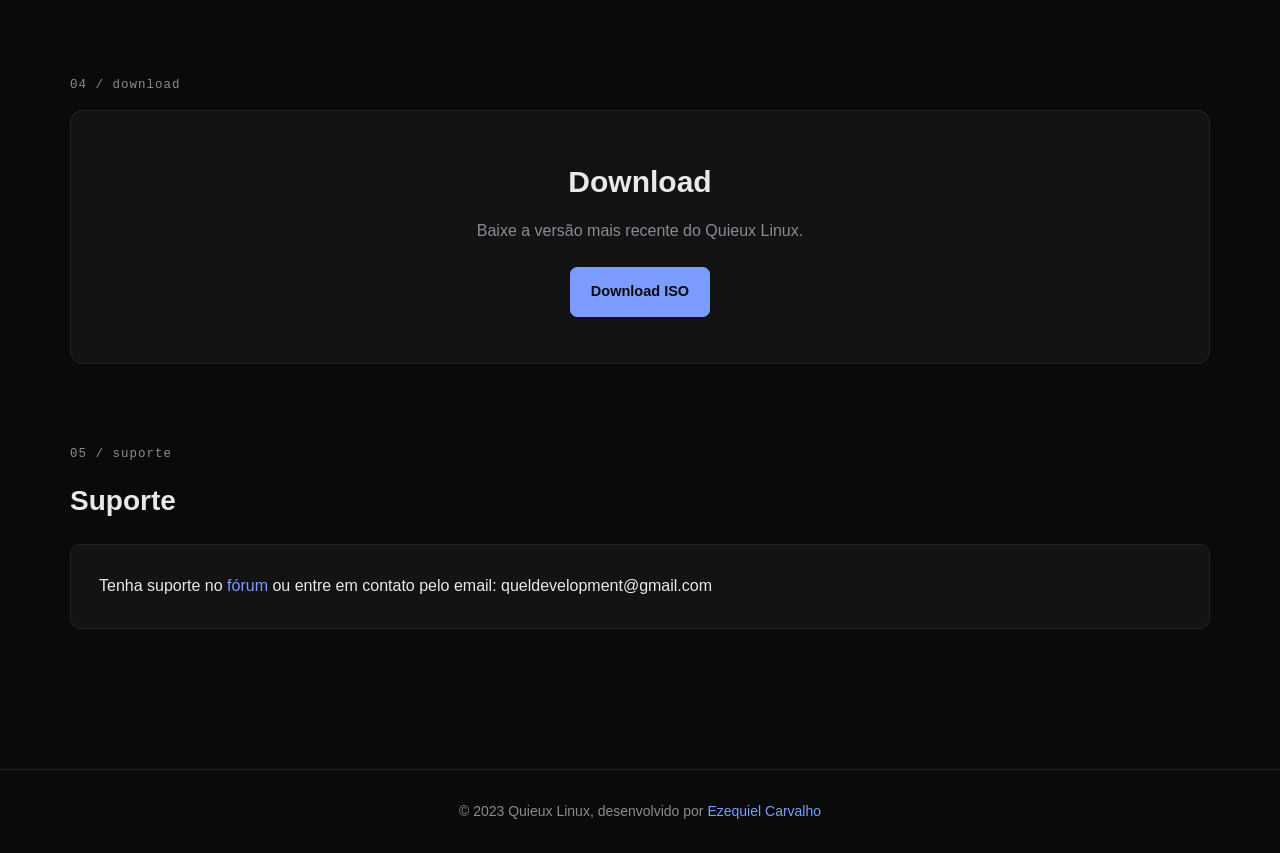
==== commit 6d1606d2: "Update index.html" ====
--- a/index.html
+++ b/index.html
@@ -43,8 +43,8 @@
   </div>
 </section>
 
-<div class="container" style="display:flex;justify-content:center;margin:40px 0">
-  <iframe width="720" height="405" style="max-width:100%;aspect-ratio:16/9;border-radius:12px;border:none"
+<div style="width:100%;text-align:center;margin:40px 0">
+  <iframe width="720" height="405" style="max-width:90%;aspect-ratio:16/9;border-radius:12px;border:none"
     src="https://www.youtube.com/embed/5D4PWfEJyfw" title="Vídeo do Quieux Linux"
     allow="accelerometer; autoplay; clipboard-write; encrypted-media; gyroscope; picture-in-picture" allowfullscreen></iframe>
 </div>
